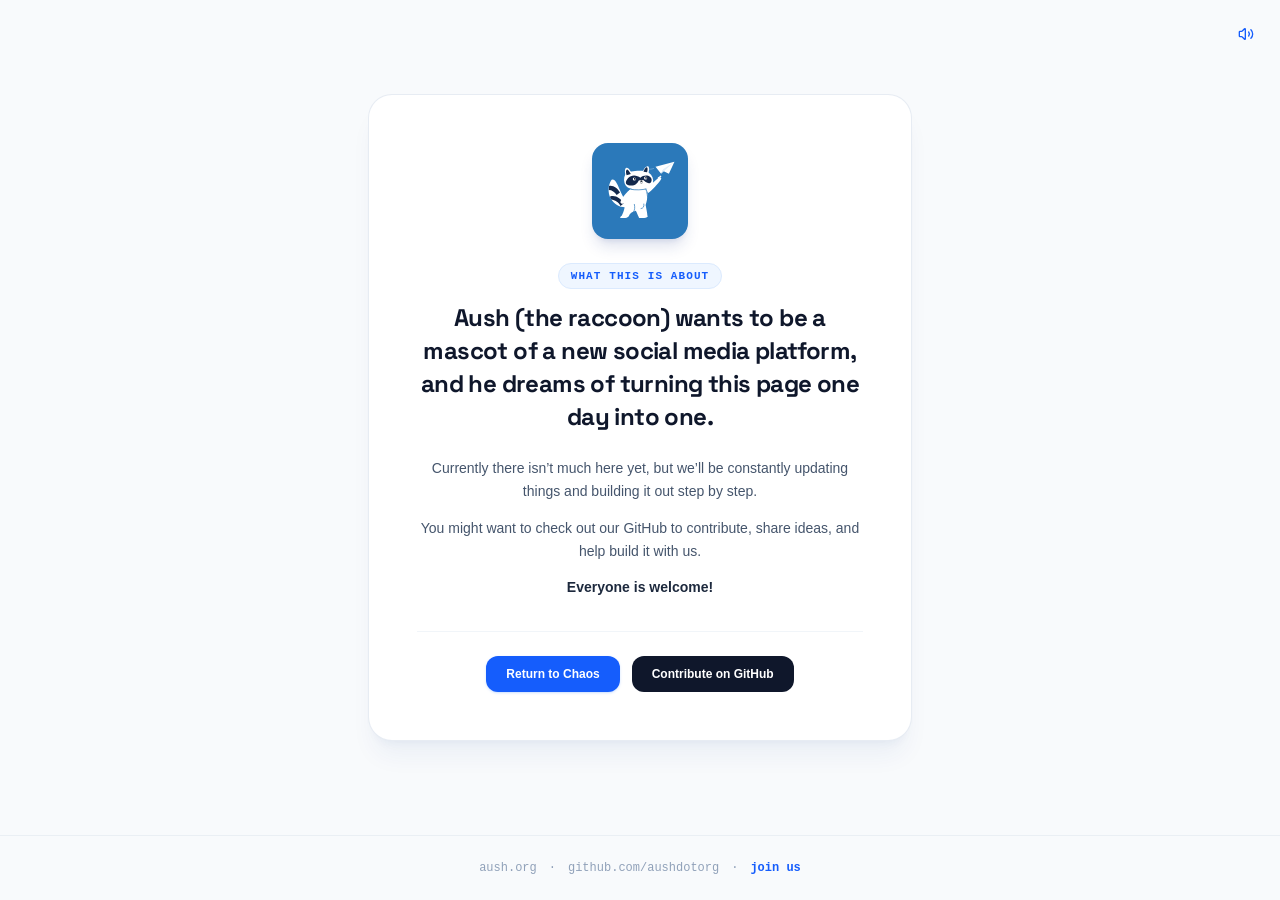
==== join/index.html @ 1e5a5464 "Add initial HTML structure for join page" ====
<!doctype html>
<html lang="en">
  <head>
    <meta charset="UTF-8" />
    <meta name="viewport" content="width=device-width, initial-scale=1.0" />
    <title>aush.org — Organized Chaos</title>
    <meta name="description" content="Just a preview, for what's coming. aush.org — Organized Chaos." />
    <meta property="og:title" content="aush.org — Organized Chaos" />
    <meta property="og:description" content="Just a preview, for what's coming. aush.org — Organized Chaos." />
    <meta property="og:type" content="website" />
    <meta name="twitter:card" content="summary_large_image" />
    <link rel="icon" type="image/svg+xml" href="/favicon.svg" />
    <link rel="preconnect" href="https://fonts.googleapis.com">
    <link rel="preconnect" href="https://fonts.gstatic.com" crossorigin>
    <link href="https://fonts.googleapis.com/css2?family=Plus+Jakarta+Sans:wght@400;500;600;700;800&family=Space+Grotesk:wght@500;700&display=swap" rel="stylesheet">
    <script type="module" crossorigin src="../assets/index-BiT33P_J.js"></script>
    <link rel="stylesheet" crossorigin href="../assets/index-D7WNCtE8.css">
  </head>
  <body>
    <div id="root"></div>
  </body>
</html>
---- assets/index-D7WNCtE8.css ----
/*! tailwindcss v4.3.3 | MIT License | https://tailwindcss.com */
@layer properties{@supports (((-webkit-hyphens:none)) and (not (margin-trim:inline))) or ((-moz-orient:inline) and (not (color:rgb(from red r g b)))){*,:before,:after,::backdrop{--tw-translate-x:0;--tw-translate-y:0;--tw-translate-z:0;--tw-rotate-x:initial;--tw-rotate-y:initial;--tw-rotate-z:initial;--tw-skew-x:initial;--tw-skew-y:initial;--tw-space-y-reverse:0;--tw-border-style:solid;--tw-leading:initial;--tw-font-weight:initial;--tw-tracking:initial;--tw-shadow:0 0 #0000;--tw-shadow-color:initial;--tw-shadow-alpha:100%;--tw-inset-shadow:0 0 #0000;--tw-inset-shadow-color:initial;--tw-inset-shadow-alpha:100%;--tw-ring-color:initial;--tw-ring-shadow:0 0 #0000;--tw-inset-ring-color:initial;--tw-inset-ring-shadow:0 0 #0000;--tw-ring-inset:initial;--tw-ring-offset-width:0px;--tw-ring-offset-color:#fff;--tw-ring-offset-shadow:0 0 #0000;--tw-blur:initial;--tw-brightness:initial;--tw-contrast:initial;--tw-grayscale:initial;--tw-hue-rotate:initial;--tw-invert:initial;--tw-opacity:initial;--tw-saturate:initial;--tw-sepia:initial;--tw-drop-shadow:initial;--tw-drop-shadow-color:initial;--tw-drop-shadow-alpha:100%;--tw-drop-shadow-size:initial;--tw-ease:initial;--tw-scale-x:1;--tw-scale-y:1;--tw-scale-z:1}}}@layer theme{:root,:host{--font-sans:-apple-system, BlinkMacSystemFont, "Segoe UI", Roboto, "Helvetica Neue", "Noto Sans", Arial, sans-serif, "Apple Color Emoji", "Segoe UI Emoji", "Segoe UI Symbol", "Noto Color Emoji";--font-mono:ui-monospace, SFMono-Regular, Menlo, Monaco, Consolas, "Liberation Mono", "Courier New", monospace;--color-blue-50:oklch(97% .014 254.604);--color-blue-100:oklch(93.2% .032 255.585);--color-blue-500:oklch(62.3% .214 259.815);--color-blue-600:oklch(54.6% .245 262.881);--color-blue-700:oklch(48.8% .243 264.376);--color-blue-900:oklch(37.9% .146 265.522);--color-slate-50:oklch(98.4% .003 247.858);--color-slate-100:oklch(96.8% .007 247.896);--color-slate-200:oklch(92.9% .013 255.508);--color-slate-300:oklch(86.9% .022 252.894);--color-slate-400:oklch(70.4% .04 256.788);--color-slate-500:oklch(55.4% .046 257.417);--color-slate-600:oklch(44.6% .043 257.281);--color-slate-700:oklch(37.2% .044 257.287);--color-slate-800:oklch(27.9% .041 260.031);--color-slate-900:oklch(20.8% .042 265.755);--color-white:#fff;--spacing:.25rem;--container-md:28rem;--container-xl:36rem;--container-3xl:48rem;--text-xs:.75rem;--text-xs--line-height:calc(1 / .75);--text-sm:.875rem;--text-sm--line-height:calc(1.25 / .875);--text-xl:1.25rem;--text-xl--line-height:calc(1.75 / 1.25);--text-2xl:1.5rem;--text-2xl--line-height:calc(2 / 1.5);--text-3xl:1.875rem;--text-3xl--line-height:calc(2.25 / 1.875);--font-weight-medium:500;--font-weight-semibold:600;--font-weight-bold:700;--font-weight-extrabold:800;--tracking-tight:-.025em;--tracking-wide:.025em;--tracking-wider:.05em;--tracking-widest:.1em;--leading-snug:1.375;--leading-relaxed:1.625;--radius-xl:.75rem;--radius-2xl:1rem;--radius-3xl:1.5rem;--drop-shadow-sm:0 1px 2px #00000026;--ease-in-out:cubic-bezier(.4, 0, .2, 1);--default-transition-duration:.15s;--default-transition-timing-function:cubic-bezier(.4, 0, .2, 1);--default-font-family:var(--font-sans);--default-mono-font-family:var(--font-mono)}}@layer base{*,:after,:before,::backdrop{box-sizing:border-box;border:0 solid;margin:0;padding:0}::file-selector-button{box-sizing:border-box;border:0 solid;margin:0;padding:0}html,:host{-webkit-text-size-adjust:100%;tab-size:4;line-height:1.5;font-family:var(--default-font-family,-apple-system, BlinkMacSystemFont, "Segoe UI", Roboto, "Helvetica Neue", "Noto Sans", Arial, sans-serif, "Apple Color Emoji", "Segoe UI Emoji", "Segoe UI Symbol", "Noto Color Emoji");font-feature-settings:var(--default-font-feature-settings,normal);font-variation-settings:var(--default-font-variation-settings,normal);-webkit-tap-highlight-color:transparent}hr{height:0;color:inherit;border-top-width:1px}abbr:where([title]){-webkit-text-decoration:underline dotted;text-decoration:underline dotted}h1,h2,h3,h4,h5,h6{font-size:inherit;font-weight:inherit}a{color:inherit;-webkit-text-decoration:inherit;-webkit-text-decoration:inherit;-webkit-text-decoration:inherit;-webkit-text-decoration:inherit;text-decoration:inherit}b,strong{font-weight:bolder}code,kbd,samp,pre{font-family:var(--default-mono-font-family,ui-monospace, SFMono-Regular, Menlo, Monaco, Consolas, "Liberation Mono", "Courier New", monospace);font-feature-settings:var(--default-mono-font-feature-settings,normal);font-variation-settings:var(--default-mono-font-variation-settings,normal);font-size:1em}small{font-size:80%}sub,sup{vertical-align:baseline;font-size:75%;line-height:0;position:relative}sub{bottom:-.25em}sup{top:-.5em}table{text-indent:0;border-color:inherit;border-collapse:collapse}:-moz-focusring:where(:not(iframe)){outline:auto}progress{vertical-align:baseline}summary{display:list-item}ol,ul,menu{list-style:none}img,svg,video,canvas,audio,iframe,embed,object{vertical-align:middle;display:block}img,video{max-width:100%;height:auto}button,input,select,optgroup,textarea{font:inherit;font-feature-settings:inherit;font-variation-settings:inherit;letter-spacing:inherit;color:inherit;opacity:1;background-color:#0000;border-radius:0}::file-selector-button{font:inherit;font-feature-settings:inherit;font-variation-settings:inherit;letter-spacing:inherit;color:inherit;opacity:1;background-color:#0000;border-radius:0}:where(select:is([multiple],[size])) optgroup{font-weight:bolder}:where(select:is([multiple],[size])) optgroup option{padding-inline-start:20px}::file-selector-button{margin-inline-end:4px}::placeholder{opacity:1}@supports (not ((-webkit-appearance:-apple-pay-button))) or (contain-intrinsic-size:1px){::placeholder{color:currentColor}@supports (color:color-mix(in lab, red, red)){::placeholder{color:color-mix(in oklab, currentcolor 50%, transparent)}}}textarea{resize:vertical}::-webkit-search-decoration{-webkit-appearance:none}::-webkit-date-and-time-value{min-height:1lh;text-align:inherit}::-webkit-datetime-edit{display:inline-flex}::-webkit-datetime-edit-fields-wrapper{padding:0}::-webkit-datetime-edit{padding-block:0}::-webkit-datetime-edit-year-field{padding-block:0}::-webkit-datetime-edit-month-field{padding-block:0}::-webkit-datetime-edit-day-field{padding-block:0}::-webkit-datetime-edit-hour-field{padding-block:0}::-webkit-datetime-edit-minute-field{padding-block:0}::-webkit-datetime-edit-second-field{padding-block:0}::-webkit-datetime-edit-millisecond-field{padding-block:0}::-webkit-datetime-edit-meridiem-field{padding-block:0}::-webkit-calendar-picker-indicator{line-height:1}:-moz-ui-invalid{box-shadow:none}button,input:where([type=button],[type=reset],[type=submit]){appearance:button}::file-selector-button{appearance:button}::-webkit-inner-spin-button{height:auto}::-webkit-outer-spin-button{height:auto}[hidden]:where(:not([hidden=until-found])){display:none!important}body{color:#0f172a;background-color:#f8fafc;font-family:Plus Jakarta Sans,system-ui,-apple-system,BlinkMacSystemFont,Segoe UI,Roboto,sans-serif;overflow-x:hidden}h1,h2,h3,.font-display{font-family:Space Grotesk,Plus Jakarta Sans,sans-serif}}@layer components;@layer utilities{.pointer-events-none{pointer-events:none}.absolute{position:absolute}.relative{position:relative}.inset-0{inset:0}.top-1\/2{top:50%}.top-4{top:calc(var(--spacing) * 4)}.right-4{right:calc(var(--spacing) * 4)}.bottom-3{bottom:calc(var(--spacing) * 3)}.-left-12{left:calc(var(--spacing) * -12)}.z-0{z-index:0}.z-10{z-index:10}.z-20{z-index:20}.mx-auto{margin-inline:auto}.-mt-1{margin-top:calc(var(--spacing) * -1)}.mt-1\.5{margin-top:calc(var(--spacing) * 1.5)}.mb-3{margin-bottom:calc(var(--spacing) * 3)}.mb-6{margin-bottom:calc(var(--spacing) * 6)}.mb-8{margin-bottom:calc(var(--spacing) * 8)}.block{display:block}.flex{display:flex}.inline-flex{display:inline-flex}.h-4{height:calc(var(--spacing) * 4)}.h-24{height:calc(var(--spacing) * 24)}.h-72{height:calc(var(--spacing) * 72)}.h-full{height:100%}.min-h-screen{min-height:100vh}.w-4{width:calc(var(--spacing) * 4)}.w-24{width:calc(var(--spacing) * 24)}.w-72{width:calc(var(--spacing) * 72)}.w-fit{width:fit-content}.w-full{width:100%}.max-w-3xl{max-width:var(--container-3xl)}.max-w-md{max-width:var(--container-md)}.max-w-xl{max-width:var(--container-xl)}.flex-1{flex:1}.-translate-y-1\/2{--tw-translate-y:calc(calc(1 / 2 * 100%) * -1);translate:var(--tw-translate-x) var(--tw-translate-y)}.transform{transform:var(--tw-rotate-x,) var(--tw-rotate-y,) var(--tw-rotate-z,) var(--tw-skew-x,) var(--tw-skew-y,)}.cursor-pointer{cursor:pointer}.flex-col{flex-direction:column}.flex-wrap{flex-wrap:wrap}.items-baseline{align-items:baseline}.items-center{align-items:center}.justify-between{justify-content:space-between}.justify-center{justify-content:center}.gap-0\.5{gap:calc(var(--spacing) * .5)}.gap-1\.5{gap:calc(var(--spacing) * 1.5)}.gap-2{gap:calc(var(--spacing) * 2)}.gap-2\.5{gap:calc(var(--spacing) * 2.5)}.gap-3{gap:calc(var(--spacing) * 3)}:where(.space-y-3\.5>:not(:last-child)){--tw-space-y-reverse:0;margin-block-start:calc(calc(var(--spacing) * 3.5) * var(--tw-space-y-reverse));margin-block-end:calc(calc(var(--spacing) * 3.5) * calc(1 - var(--tw-space-y-reverse)))}.overflow-hidden{overflow:hidden}.overflow-visible{overflow:visible}.rounded{border-radius:.25rem}.rounded-2xl{border-radius:var(--radius-2xl)}.rounded-3xl{border-radius:var(--radius-3xl)}.rounded-full{border-radius:2147483647px}.rounded-xl{border-radius:var(--radius-xl)}.border{border-style:var(--tw-border-style);border-width:1px}.border-0{border-style:var(--tw-border-style);border-width:0}.border-t{border-top-style:var(--tw-border-style);border-top-width:1px}.border-blue-100{border-color:var(--color-blue-100)}.border-blue-600{border-color:var(--color-blue-600)}.border-slate-100{border-color:var(--color-slate-100)}.border-slate-200{border-color:var(--color-slate-200)}.border-slate-200\/60{border-color:#e2e8f099}@supports (color:color-mix(in lab, red, red)){.border-slate-200\/60{border-color:color-mix(in oklab, var(--color-slate-200) 60%, transparent)}}.border-slate-200\/80{border-color:#e2e8f0cc}@supports (color:color-mix(in lab, red, red)){.border-slate-200\/80{border-color:color-mix(in oklab, var(--color-slate-200) 80%, transparent)}}.bg-\[\#2B79BA\]{background-color:#2b79ba}.bg-\[\#F8FAFC\]{background-color:#f8fafc}.bg-blue-50{background-color:var(--color-blue-50)}.bg-blue-600{background-color:var(--color-blue-600)}.bg-slate-900{background-color:var(--color-slate-900)}.bg-white{background-color:var(--color-white)}.p-2\.5{padding:calc(var(--spacing) * 2.5)}.p-4{padding:calc(var(--spacing) * 4)}.p-8{padding:calc(var(--spacing) * 8)}.px-3{padding-inline:calc(var(--spacing) * 3)}.px-3\.5{padding-inline:calc(var(--spacing) * 3.5)}.px-4{padding-inline:calc(var(--spacing) * 4)}.px-5{padding-inline:calc(var(--spacing) * 5)}.py-1{padding-block:var(--spacing)}.py-2{padding-block:calc(var(--spacing) * 2)}.py-2\.5{padding-block:calc(var(--spacing) * 2.5)}.py-6{padding-block:calc(var(--spacing) * 6)}.py-8{padding-block:calc(var(--spacing) * 8)}.py-12{padding-block:calc(var(--spacing) * 12)}.pt-6{padding-top:calc(var(--spacing) * 6)}.text-center{text-align:center}.font-mono{font-family:var(--font-mono)}.font-sans{font-family:var(--font-sans)}.text-2xl{font-size:var(--text-2xl);line-height:var(--tw-leading,var(--text-2xl--line-height))}.text-sm{font-size:var(--text-sm);line-height:var(--tw-leading,var(--text-sm--line-height))}.text-xl{font-size:var(--text-xl);line-height:var(--tw-leading,var(--text-xl--line-height))}.text-xs{font-size:var(--text-xs);line-height:var(--tw-leading,var(--text-xs--line-height))}.text-\[10px\]{font-size:10px}.text-\[11px\]{font-size:11px}.leading-relaxed{--tw-leading:var(--leading-relaxed);line-height:var(--leading-relaxed)}.leading-snug{--tw-leading:var(--leading-snug);line-height:var(--leading-snug)}.font-bold{--tw-font-weight:var(--font-weight-bold);font-weight:var(--font-weight-bold)}.font-extrabold{--tw-font-weight:var(--font-weight-extrabold);font-weight:var(--font-weight-extrabold)}.font-medium{--tw-font-weight:var(--font-weight-medium);font-weight:var(--font-weight-medium)}.font-semibold{--tw-font-weight:var(--font-weight-semibold);font-weight:var(--font-weight-semibold)}.tracking-tight{--tw-tracking:var(--tracking-tight);letter-spacing:var(--tracking-tight)}.tracking-wide{--tw-tracking:var(--tracking-wide);letter-spacing:var(--tracking-wide)}.tracking-wider{--tw-tracking:var(--tracking-wider);letter-spacing:var(--tracking-wider)}.tracking-widest{--tw-tracking:var(--tracking-widest);letter-spacing:var(--tracking-widest)}.text-blue-600{color:var(--color-blue-600)}.text-slate-400{color:var(--color-slate-400)}.text-slate-500{color:var(--color-slate-500)}.text-slate-600{color:var(--color-slate-600)}.text-slate-700{color:var(--color-slate-700)}.text-slate-800{color:var(--color-slate-800)}.text-slate-900{color:var(--color-slate-900)}.text-white{color:var(--color-white)}.text-white\/50{color:#ffffff80}@supports (color:color-mix(in lab, red, red)){.text-white\/50{color:color-mix(in oklab, var(--color-white) 50%, transparent)}}.lowercase{text-transform:lowercase}.uppercase{text-transform:uppercase}.underline-offset-4{text-underline-offset:4px}.opacity-0{opacity:0}.shadow-lg{--tw-shadow:0 10px 15px -3px var(--tw-shadow-color,#0000001a), 0 4px 6px -4px var(--tw-shadow-color,#0000001a);box-shadow:var(--tw-inset-shadow), var(--tw-inset-ring-shadow), var(--tw-ring-offset-shadow), var(--tw-ring-shadow), var(--tw-shadow)}.shadow-sm{--tw-shadow:0 1px 3px 0 var(--tw-shadow-color,#0000001a), 0 1px 2px -1px var(--tw-shadow-color,#0000001a);box-shadow:var(--tw-inset-shadow), var(--tw-inset-ring-shadow), var(--tw-ring-offset-shadow), var(--tw-ring-shadow), var(--tw-shadow)}.shadow-xl{--tw-shadow:0 20px 25px -5px var(--tw-shadow-color,#0000001a), 0 8px 10px -6px var(--tw-shadow-color,#0000001a);box-shadow:var(--tw-inset-shadow), var(--tw-inset-ring-shadow), var(--tw-ring-offset-shadow), var(--tw-ring-shadow), var(--tw-shadow)}.ring-2{--tw-ring-shadow:var(--tw-ring-inset,) 0 0 0 calc(2px + var(--tw-ring-offset-width)) var(--tw-ring-color,currentcolor);box-shadow:var(--tw-inset-shadow), var(--tw-inset-ring-shadow), var(--tw-ring-offset-shadow), var(--tw-ring-shadow), var(--tw-shadow)}.shadow-blue-500\/20{--tw-shadow-color:#3080ff33}@supports (color:color-mix(in lab, red, red)){.shadow-blue-500\/20{--tw-shadow-color:color-mix(in oklab, color-mix(in oklab, var(--color-blue-500) 20%, transparent) var(--tw-shadow-alpha), transparent)}}.shadow-blue-500\/25{--tw-shadow-color:#3080ff40}@supports (color:color-mix(in lab, red, red)){.shadow-blue-500\/25{--tw-shadow-color:color-mix(in oklab, color-mix(in oklab, var(--color-blue-500) 25%, transparent) var(--tw-shadow-alpha), transparent)}}.shadow-blue-900\/5{--tw-shadow-color:#1c398e0d}@supports (color:color-mix(in lab, red, red)){.shadow-blue-900\/5{--tw-shadow-color:color-mix(in oklab, color-mix(in oklab, var(--color-blue-900) 5%, transparent) var(--tw-shadow-alpha), transparent)}}.shadow-blue-900\/10{--tw-shadow-color:#1c398e1a}@supports (color:color-mix(in lab, red, red)){.shadow-blue-900\/10{--tw-shadow-color:color-mix(in oklab, color-mix(in oklab, var(--color-blue-900) 10%, transparent) var(--tw-shadow-alpha), transparent)}}.shadow-blue-900\/15{--tw-shadow-color:#1c398e26}@supports (color:color-mix(in lab, red, red)){.shadow-blue-900\/15{--tw-shadow-color:color-mix(in oklab, color-mix(in oklab, var(--color-blue-900) 15%, transparent) var(--tw-shadow-alpha), transparent)}}.ring-blue-500\/20{--tw-ring-color:#3080ff33}@supports (color:color-mix(in lab, red, red)){.ring-blue-500\/20{--tw-ring-color:color-mix(in oklab, var(--color-blue-500) 20%, transparent)}}.drop-shadow-sm{--tw-drop-shadow-size:drop-shadow(0 1px 2px var(--tw-drop-shadow-color,#00000026));--tw-drop-shadow:drop-shadow(var(--drop-shadow-sm));filter:var(--tw-blur,) var(--tw-brightness,) var(--tw-contrast,) var(--tw-grayscale,) var(--tw-hue-rotate,) var(--tw-invert,) var(--tw-saturate,) var(--tw-sepia,) var(--tw-drop-shadow,)}.filter{filter:var(--tw-blur,) var(--tw-brightness,) var(--tw-contrast,) var(--tw-grayscale,) var(--tw-hue-rotate,) var(--tw-invert,) var(--tw-saturate,) var(--tw-sepia,) var(--tw-drop-shadow,)}.transition{transition-property:color,background-color,border-color,outline-color,text-decoration-color,fill,stroke,--tw-gradient-from,--tw-gradient-via,--tw-gradient-to,opacity,box-shadow,transform,translate,scale,rotate,filter,-webkit-backdrop-filter,backdrop-filter,display,content-visibility,overlay,pointer-events;transition-timing-function:var(--tw-ease,var(--default-transition-timing-function));transition-duration:var(--tw-duration,var(--default-transition-duration))}.transition-all{transition-property:all;transition-timing-function:var(--tw-ease,var(--default-transition-timing-function));transition-duration:var(--tw-duration,var(--default-transition-duration))}.transition-colors{transition-property:color,background-color,border-color,outline-color,text-decoration-color,fill,stroke,--tw-gradient-from,--tw-gradient-via,--tw-gradient-to;transition-timing-function:var(--tw-ease,var(--default-transition-timing-function));transition-duration:var(--tw-duration,var(--default-transition-duration))}.transition-opacity{transition-property:opacity;transition-timing-function:var(--tw-ease,var(--default-transition-timing-function));transition-duration:var(--tw-duration,var(--default-transition-duration))}.transition-transform{transition-property:transform,translate,scale,rotate;transition-timing-function:var(--tw-ease,var(--default-transition-timing-function));transition-duration:var(--tw-duration,var(--default-transition-duration))}.ease-in-out{--tw-ease:var(--ease-in-out);transition-timing-function:var(--ease-in-out)}.outline-none{--tw-outline-style:none;outline-style:none}.select-none{-webkit-user-select:none;user-select:none}@media (hover:hover){.group-hover\:opacity-100:is(:where(.group):hover *){opacity:1}}.selection\:bg-blue-100 ::selection{background-color:var(--color-blue-100)}.selection\:bg-blue-100::selection{background-color:var(--color-blue-100)}.selection\:text-blue-900 ::selection{color:var(--color-blue-900)}.selection\:text-blue-900::selection{color:var(--color-blue-900)}@media (hover:hover){.hover\:scale-105:hover{--tw-scale-x:105%;--tw-scale-y:105%;--tw-scale-z:105%;scale:var(--tw-scale-x) var(--tw-scale-y)}.hover\:border-slate-300:hover{border-color:var(--color-slate-300)}.hover\:bg-blue-700:hover{background-color:var(--color-blue-700)}.hover\:bg-slate-50:hover{background-color:var(--color-slate-50)}.hover\:bg-slate-200\/60:hover{background-color:#e2e8f099}@supports (color:color-mix(in lab, red, red)){.hover\:bg-slate-200\/60:hover{background-color:color-mix(in oklab, var(--color-slate-200) 60%, transparent)}}.hover\:bg-slate-800:hover{background-color:var(--color-slate-800)}.hover\:text-blue-600:hover{color:var(--color-blue-600)}.hover\:text-slate-700:hover{color:var(--color-slate-700)}.hover\:text-slate-900:hover{color:var(--color-slate-900)}.hover\:underline:hover{text-decoration-line:underline}.hover\:shadow-2xl:hover{--tw-shadow:0 25px 50px -12px var(--tw-shadow-color,#00000040);box-shadow:var(--tw-inset-shadow), var(--tw-inset-ring-shadow), var(--tw-ring-offset-shadow), var(--tw-ring-shadow), var(--tw-shadow)}.hover\:shadow-blue-900\/20:hover{--tw-shadow-color:#1c398e33}@supports (color:color-mix(in lab, red, red)){.hover\:shadow-blue-900\/20:hover{--tw-shadow-color:color-mix(in oklab, color-mix(in oklab, var(--color-blue-900) 20%, transparent) var(--tw-shadow-alpha), transparent)}}}.active\:scale-95:active{--tw-scale-x:95%;--tw-scale-y:95%;--tw-scale-z:95%;scale:var(--tw-scale-x) var(--tw-scale-y)}.active\:scale-\[0\.98\]:active{scale:.98}@media (width>=40rem){.sm\:h-80{height:calc(var(--spacing) * 80)}.sm\:w-80{width:calc(var(--spacing) * 80)}.sm\:w-auto{width:auto}.sm\:flex-row{flex-direction:row}.sm\:p-12{padding:calc(var(--spacing) * 12)}.sm\:text-2xl{font-size:var(--text-2xl);line-height:var(--tw-leading,var(--text-2xl--line-height))}.sm\:text-3xl{font-size:var(--text-3xl);line-height:var(--tw-leading,var(--text-3xl--line-height))}}}@keyframes planeFloat{0%,to{transform:translateY(0)rotate(0)}50%{transform:translateY(-8px)rotate(4deg)}}@keyframes tailWag{0%,to{transform:rotate(0)}50%{transform:rotate(18deg)}}@keyframes earTwitch{0%,90%,to{transform:rotate(0)}95%{transform:rotate(-10deg)}}@keyframes gentleBounce{0%,to{transform:translateY(0)}50%{transform:translateY(-5px)}}.animate-plane-float{animation:3s ease-in-out infinite planeFloat}.animate-tail-wag{transform-origin:0 100%;animation:1.8s ease-in-out infinite tailWag}.animate-gentle-bounce{animation:2s ease-in-out infinite gentleBounce}@property --tw-translate-x{syntax:"*";inherits:false;initial-value:0}@property --tw-translate-y{syntax:"*";inherits:false;initial-value:0}@property --tw-translate-z{syntax:"*";inherits:false;initial-value:0}@property --tw-rotate-x{syntax:"*";inherits:false}@property --tw-rotate-y{syntax:"*";inherits:false}@property --tw-rotate-z{syntax:"*";inherits:false}@property --tw-skew-x{syntax:"*";inherits:false}@property --tw-skew-y{syntax:"*";inherits:false}@property --tw-space-y-reverse{syntax:"*";inherits:false;initial-value:0}@property --tw-border-style{syntax:"*";inherits:false;initial-value:solid}@property --tw-leading{syntax:"*";inherits:false}@property --tw-font-weight{syntax:"*";inherits:false}@property --tw-tracking{syntax:"*";inherits:false}@property --tw-shadow{syntax:"*";inherits:false;initial-value:0 0 #0000}@property --tw-shadow-color{syntax:"*";inherits:false}@property --tw-shadow-alpha{syntax:"<percentage>";inherits:false;initial-value:100%}@property --tw-inset-shadow{syntax:"*";inherits:false;initial-value:0 0 #0000}@property --tw-inset-shadow-color{syntax:"*";inherits:false}@property --tw-inset-shadow-alpha{syntax:"<percentage>";inherits:false;initial-value:100%}@property --tw-ring-color{syntax:"*";inherits:false}@property --tw-ring-shadow{syntax:"*";inherits:false;initial-value:0 0 #0000}@property --tw-inset-ring-color{syntax:"*";inherits:false}@property --tw-inset-ring-shadow{syntax:"*";inherits:false;initial-value:0 0 #0000}@property --tw-ring-inset{syntax:"*";inherits:false}@property --tw-ring-offset-width{syntax:"<length>";inherits:false;initial-value:0}@property --tw-ring-offset-color{syntax:"*";inherits:false;initial-value:#fff}@property --tw-ring-offset-shadow{syntax:"*";inherits:false;initial-value:0 0 #0000}@property --tw-blur{syntax:"*";inherits:false}@property --tw-brightness{syntax:"*";inherits:false}@property --tw-contrast{syntax:"*";inherits:false}@property --tw-grayscale{syntax:"*";inherits:false}@property --tw-hue-rotate{syntax:"*";inherits:false}@property --tw-invert{syntax:"*";inherits:false}@property --tw-opacity{syntax:"*";inherits:false}@property --tw-saturate{syntax:"*";inherits:false}@property --tw-sepia{syntax:"*";inherits:false}@property --tw-drop-shadow{syntax:"*";inherits:false}@property --tw-drop-shadow-color{syntax:"*";inherits:false}@property --tw-drop-shadow-alpha{syntax:"<percentage>";inherits:false;initial-value:100%}@property --tw-drop-shadow-size{syntax:"*";inherits:false}@property --tw-ease{syntax:"*";inherits:false}@property --tw-scale-x{syntax:"*";inherits:false;initial-value:1}@property --tw-scale-y{syntax:"*";inherits:false;initial-value:1}@property --tw-scale-z{syntax:"*";inherits:false;initial-value:1}
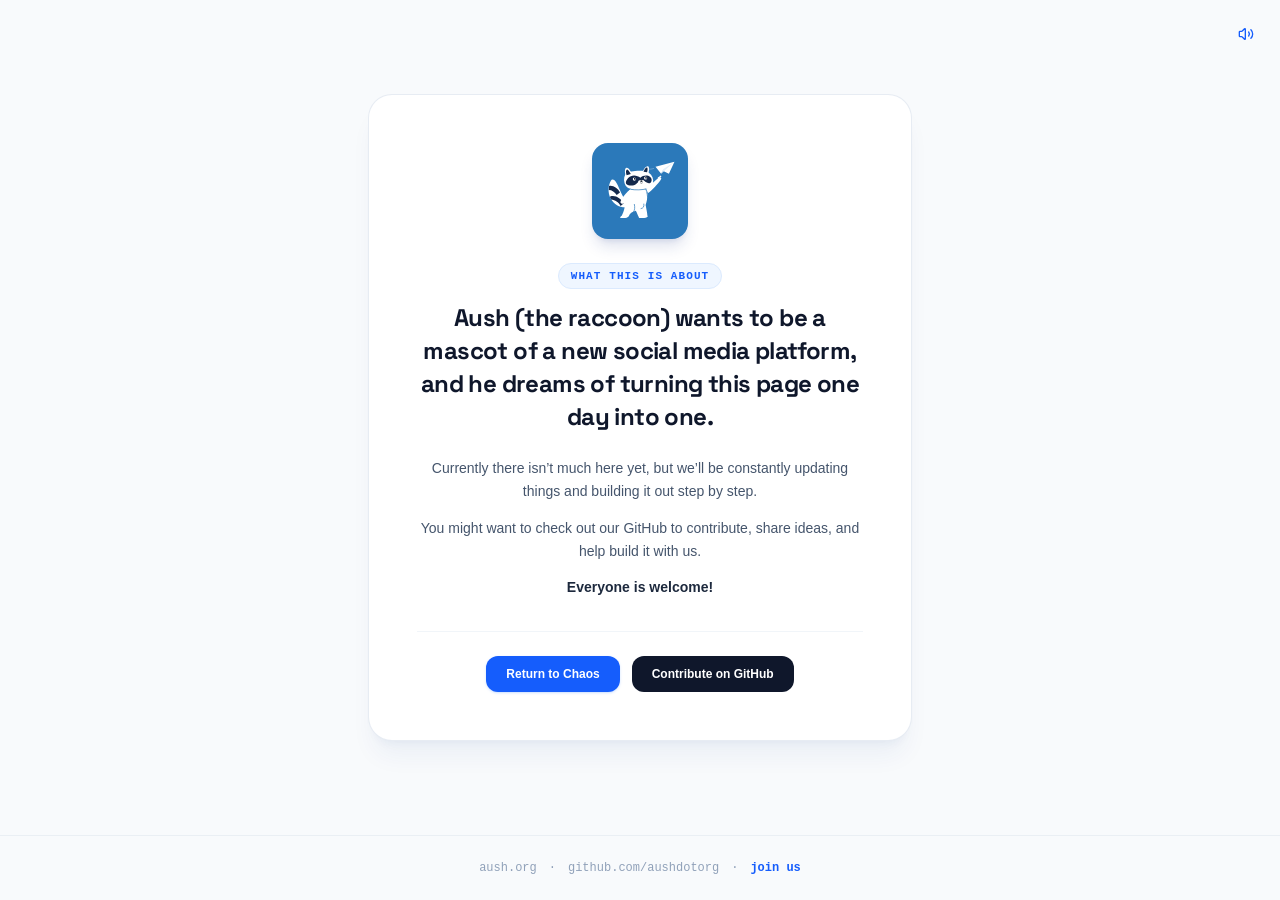
==== commit 05ede930: "Update favicon link and asset paths in index.html" ====
--- a/join/index.html
+++ b/join/index.html
@@ -9,12 +9,13 @@
     <meta property="og:description" content="Just a preview, for what's coming. aush.org — Organized Chaos." />
     <meta property="og:type" content="website" />
     <meta name="twitter:card" content="summary_large_image" />
-    <link rel="icon" type="image/svg+xml" href="/favicon.svg" />
+    <!--- <link rel="icon" type="image/svg+xml" href="/favicon.svg" /> --->
+    <link rel="icon" type="image" href="/icon.ico" />
     <link rel="preconnect" href="https://fonts.googleapis.com">
     <link rel="preconnect" href="https://fonts.gstatic.com" crossorigin>
     <link href="https://fonts.googleapis.com/css2?family=Plus+Jakarta+Sans:wght@400;500;600;700;800&family=Space+Grotesk:wght@500;700&display=swap" rel="stylesheet">
-    <script type="module" crossorigin src="../assets/index-BiT33P_J.js"></script>
-    <link rel="stylesheet" crossorigin href="../assets/index-D7WNCtE8.css">
+    <script type="module" crossorigin src="/assets/index-BiT33P_J.js"></script>
+    <link rel="stylesheet" crossorigin href="/assets/index-D7WNCtE8.css">
   </head>
   <body>
     <div id="root"></div>
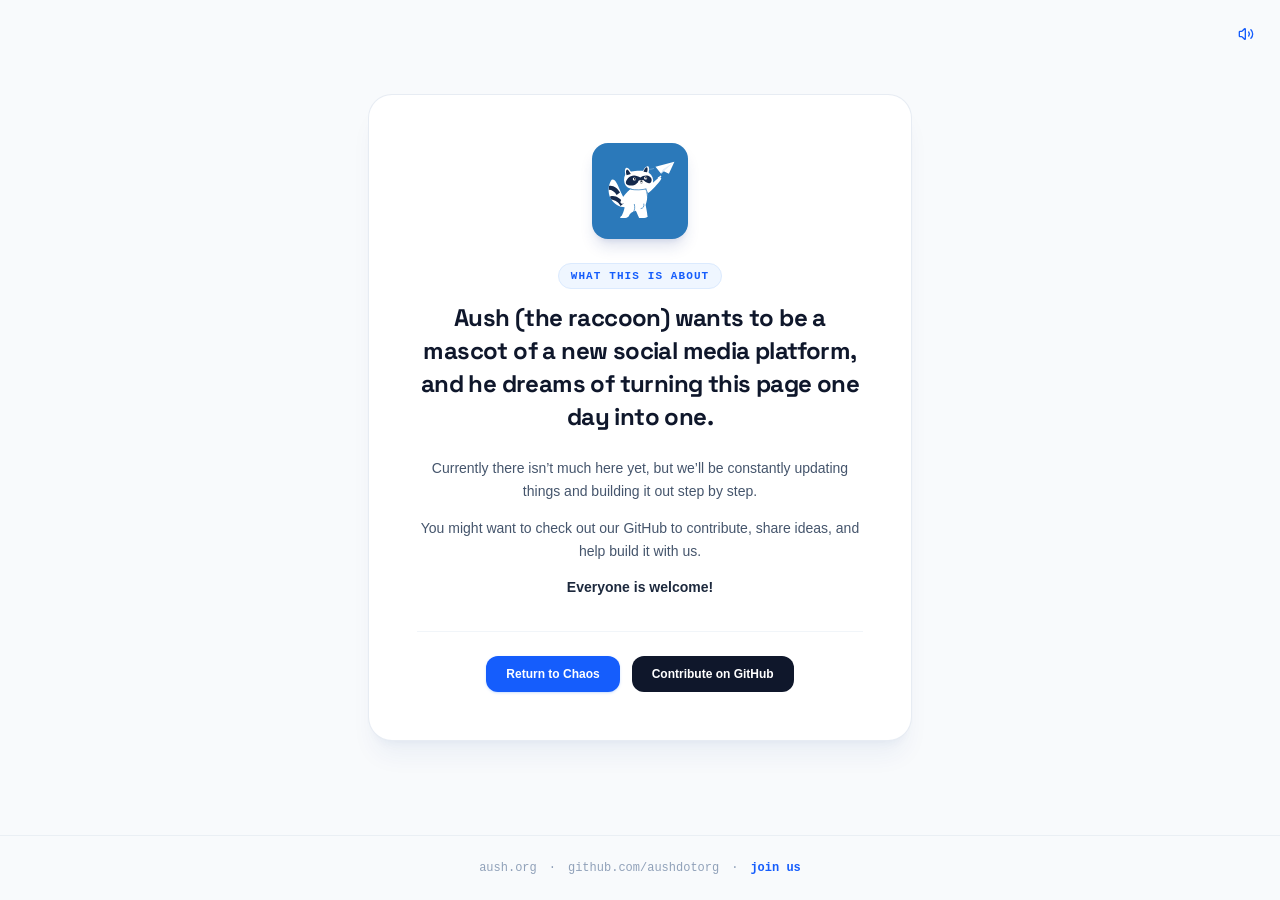
==== commit f88cfa97: "Change favicon link from ICO to PNG format" ====
--- a/join/index.html
+++ b/join/index.html
@@ -10,7 +10,7 @@
     <meta property="og:type" content="website" />
     <meta name="twitter:card" content="summary_large_image" />
     <!--- <link rel="icon" type="image/svg+xml" href="/favicon.svg" /> --->
-    <link rel="icon" type="image" href="/icon.ico" />
+    <link rel="icon" type="image" href="/icon.png" />
     <link rel="preconnect" href="https://fonts.googleapis.com">
     <link rel="preconnect" href="https://fonts.gstatic.com" crossorigin>
     <link href="https://fonts.googleapis.com/css2?family=Plus+Jakarta+Sans:wght@400;500;600;700;800&family=Space+Grotesk:wght@500;700&display=swap" rel="stylesheet">
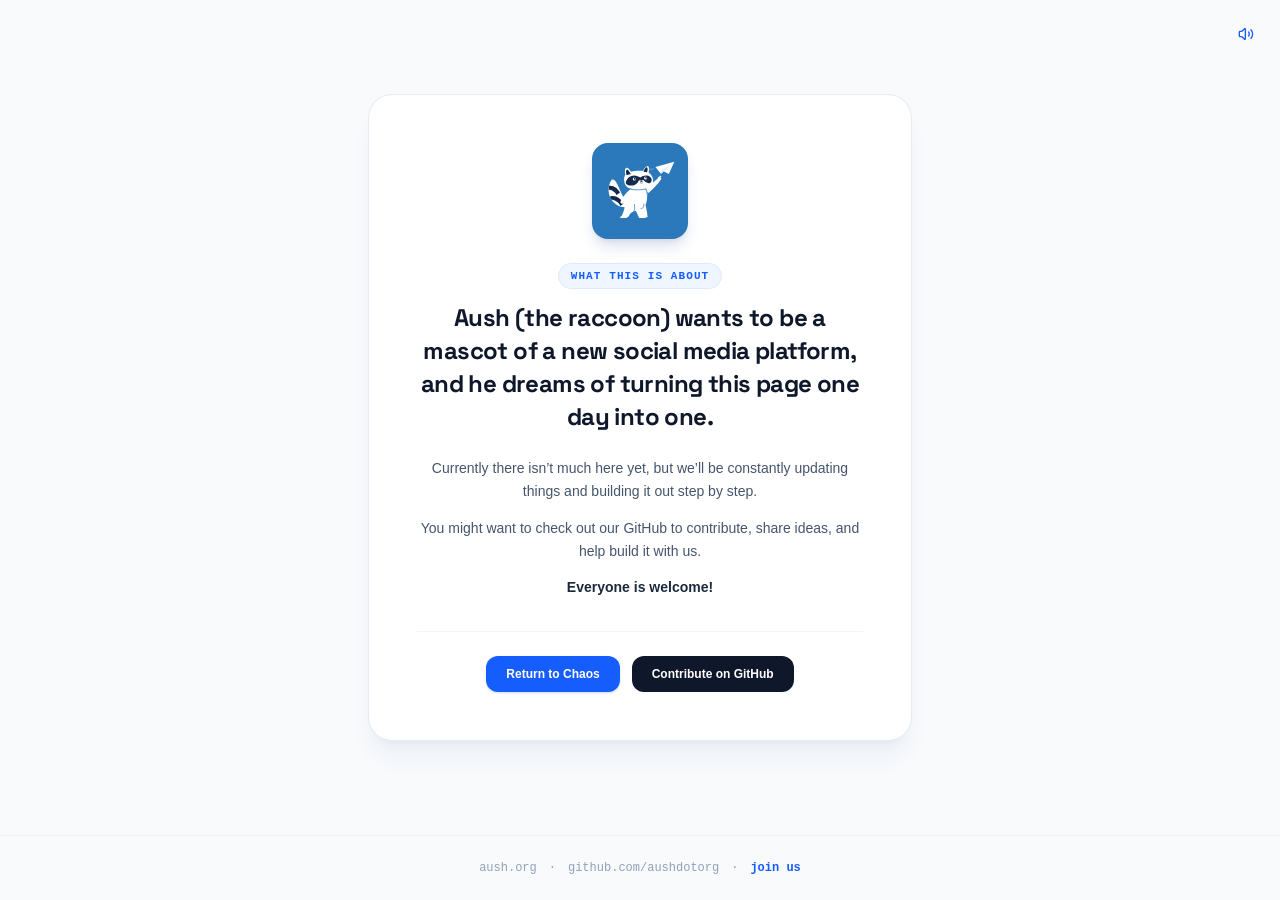
==== commit f0eb91a7: "Update favicon link path in index.html" ====
--- a/join/index.html
+++ b/join/index.html
@@ -10,7 +10,7 @@
     <meta property="og:type" content="website" />
     <meta name="twitter:card" content="summary_large_image" />
     <!--- <link rel="icon" type="image/svg+xml" href="/favicon.svg" /> --->
-    <link rel="icon" type="image" href="/icon.png" />
+    <link rel="icon" type="image" href="./../icon.png" />
     <link rel="preconnect" href="https://fonts.googleapis.com">
     <link rel="preconnect" href="https://fonts.gstatic.com" crossorigin>
     <link href="https://fonts.googleapis.com/css2?family=Plus+Jakarta+Sans:wght@400;500;600;700;800&family=Space+Grotesk:wght@500;700&display=swap" rel="stylesheet">
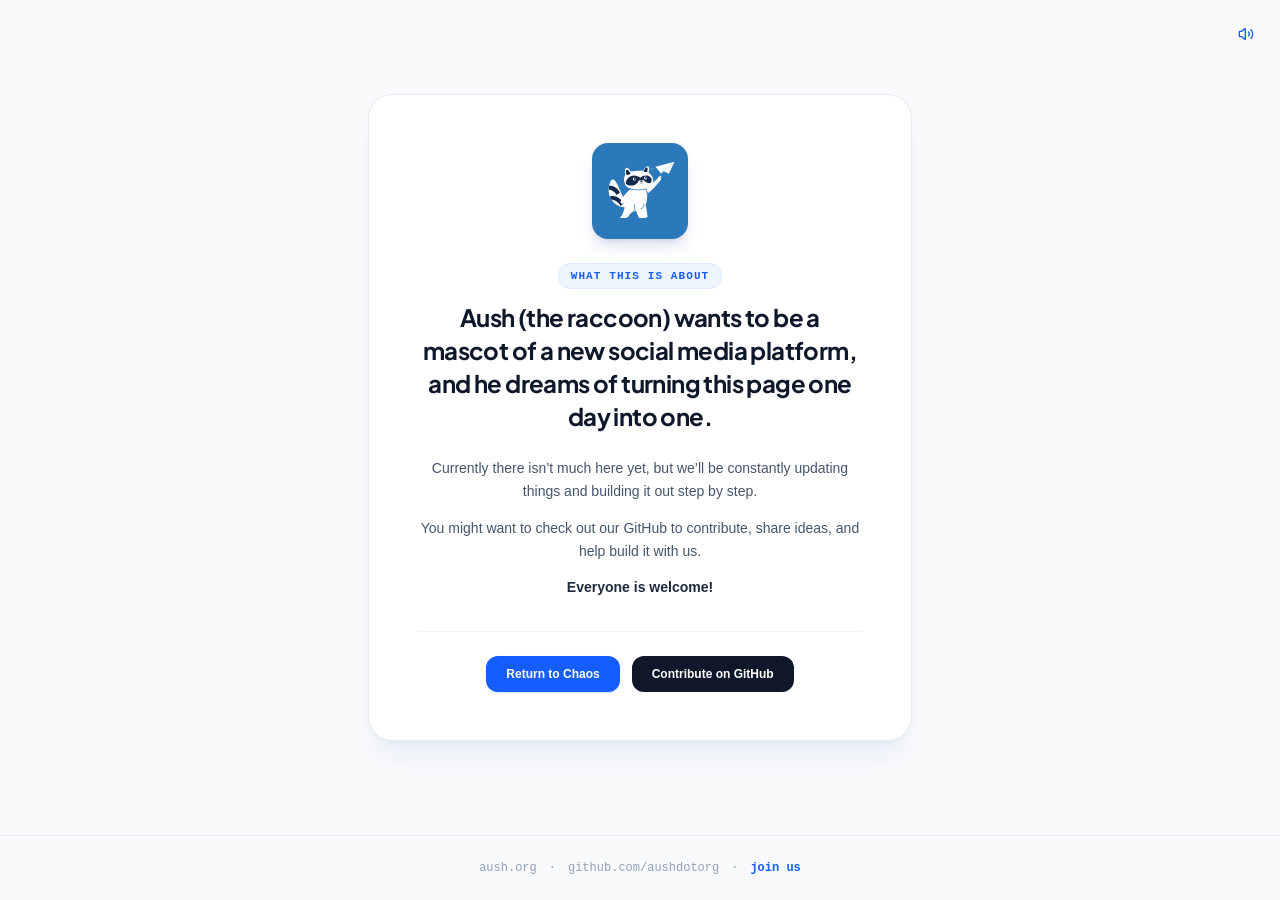
==== commit 54210480: "Fix icon link and update stylesheet URL" ====
--- a/join/index.html
+++ b/join/index.html
@@ -10,10 +10,10 @@
     <meta property="og:type" content="website" />
     <meta name="twitter:card" content="summary_large_image" />
     <!--- <link rel="icon" type="image/svg+xml" href="/favicon.svg" /> --->
-    <link rel="icon" type="image" href="./../icon.png" />
+    <link rel="icon" type="image" href="/../icon.png" />
     <link rel="preconnect" href="https://fonts.googleapis.com">
     <link rel="preconnect" href="https://fonts.gstatic.com" crossorigin>
-    <link href="https://fonts.googleapis.com/css2?family=Plus+Jakarta+Sans:wght@400;500;600;700;800&family=Space+Grotesk:wght@500;700&display=swap" rel="stylesheet">
+    <link href="https://fonts.googleapis.com/css2?family=Plus+Jakarta+Sans:wght@400;500;600;700;800family=Space+Grotesk:wght@500;700&display=swap" rel="stylesheet">
     <script type="module" crossorigin src="/assets/index-BiT33P_J.js"></script>
     <link rel="stylesheet" crossorigin href="/assets/index-D7WNCtE8.css">
   </head>
